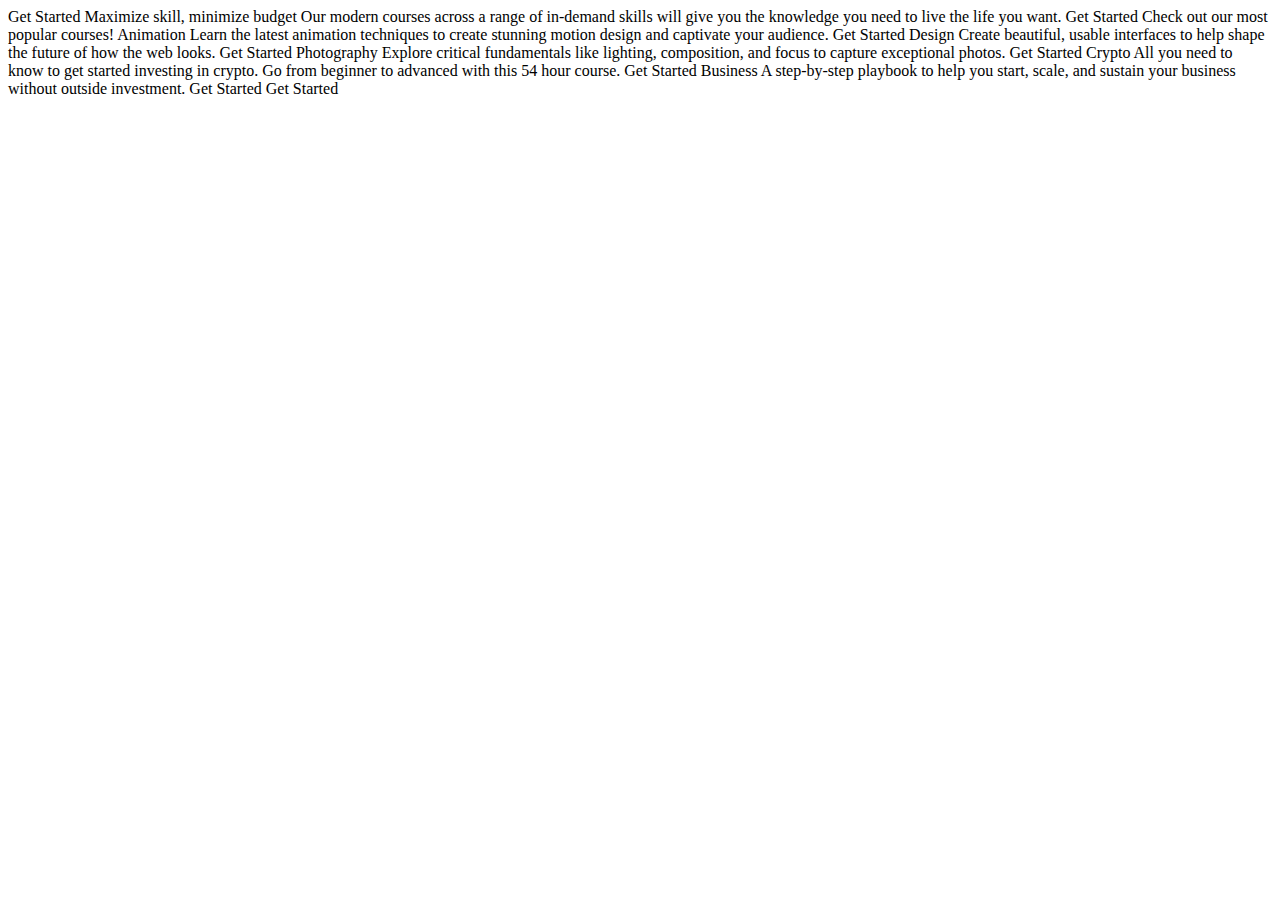
==== starter-code/index.html @ 5081028e "start" ====
<!DOCTYPE html>
<html lang="en">
<head>
  <meta charset="UTF-8">
  <meta name="viewport" content="width=device-width, initial-scale=1.0">

  <link rel="icon" type="image/png" sizes="32x32" href="./assets/favicon-32x32.png">
  
  <title>Frontend Mentor | Skilled e-learning landing page</title>
</head>
<body>

  Get Started

  Maximize skill, minimize budget

  Our modern courses across a range of in-demand skills will give you the 
  knowledge you need to live the life you want.

  Get Started

  Check out our most popular courses!

  Animation
  Learn the latest animation techniques to create stunning motion 
  design and captivate your audience.
  Get Started

  Design
  Create beautiful, usable interfaces to help shape the future of 
  how the web looks.
  Get Started

  Photography
  Explore critical fundamentals like lighting, composition, and focus 
  to capture exceptional photos.
  Get Started

  Crypto
  All you need to know to get started investing in crypto. Go from beginner 
  to advanced with this 54 hour course.
  Get Started

  Business
  A step-by-step playbook to help you start, scale, and sustain your business 
  without outside investment.
  Get Started

  Get Started

</body>
</html>
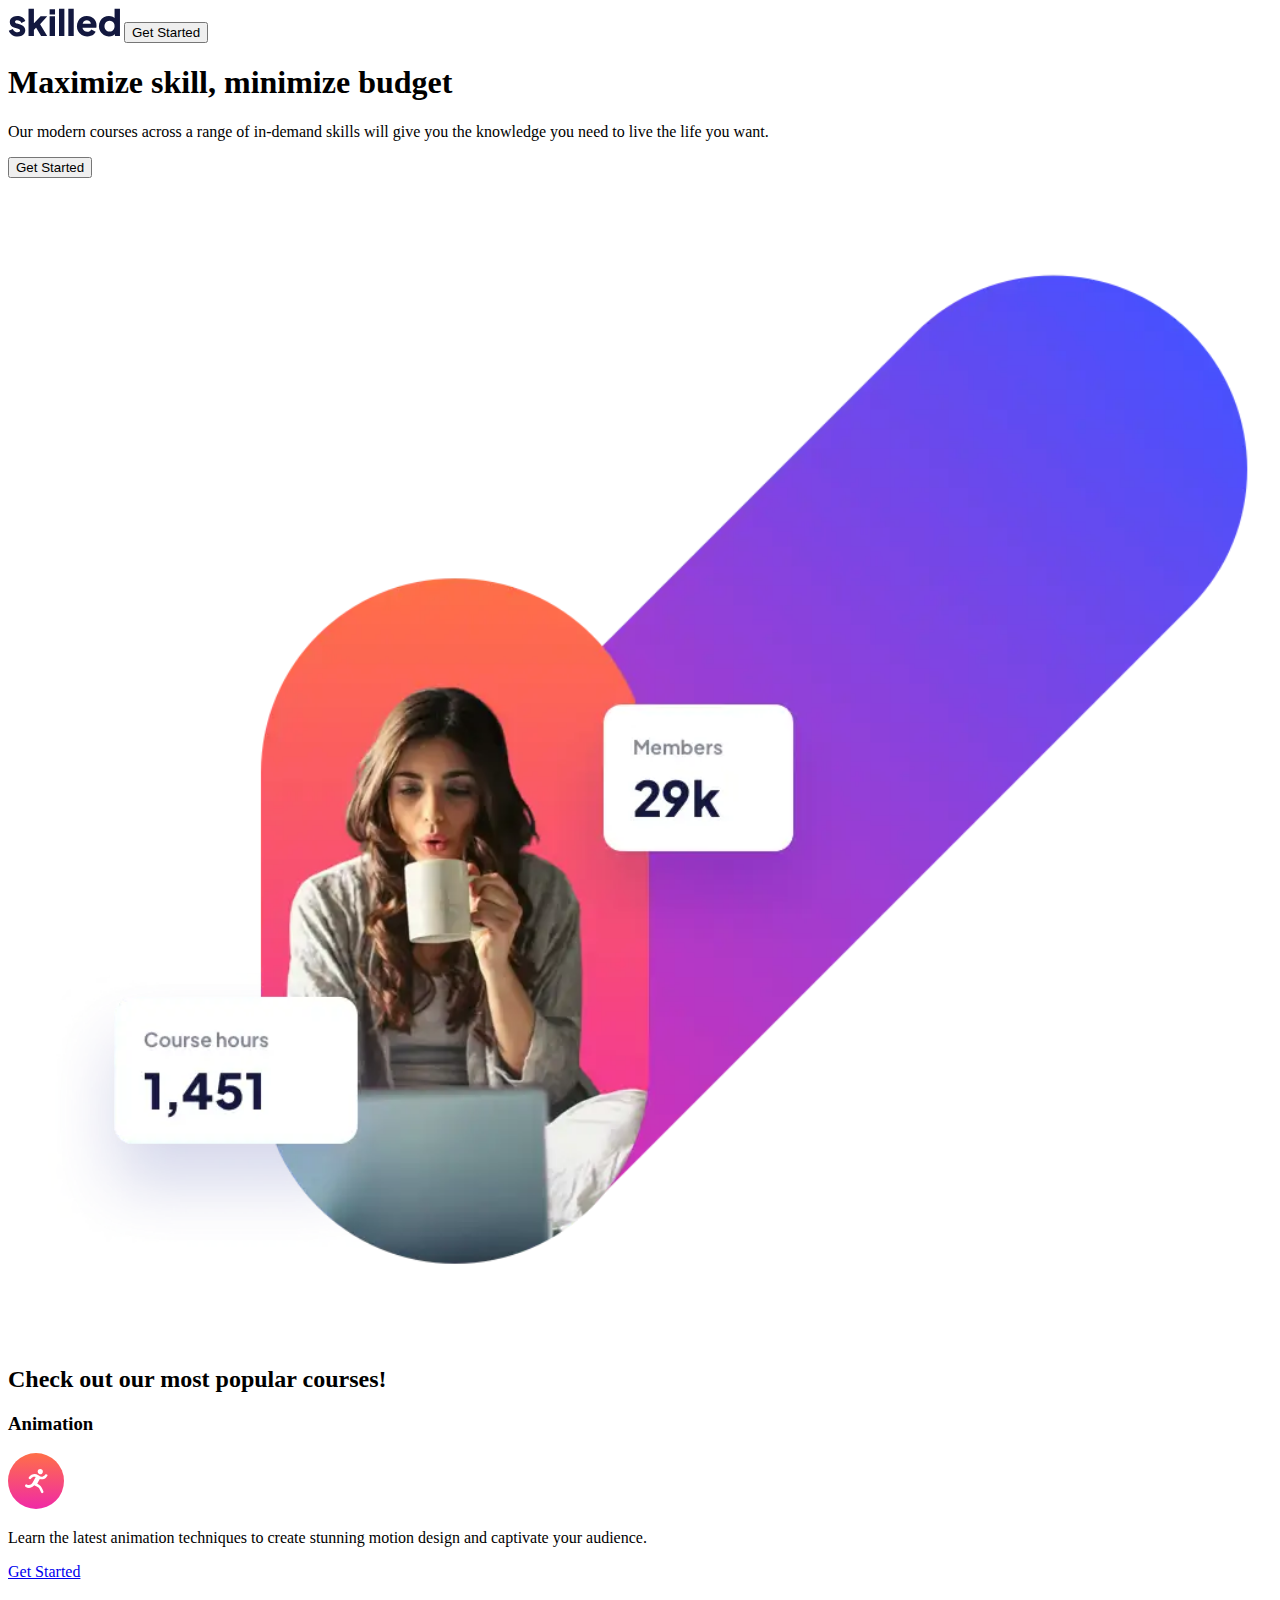
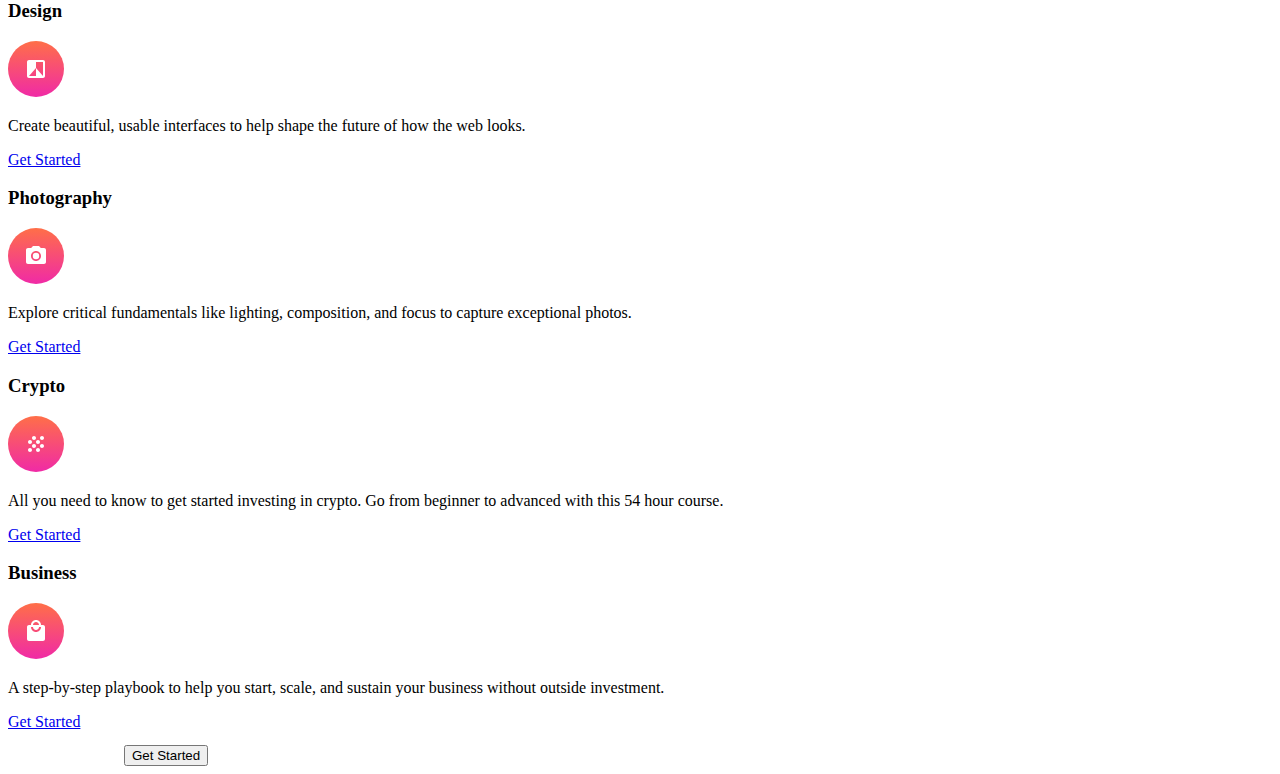
==== commit 44a77d85: "solution" ====
--- a/starter-code/index.html
+++ b/starter-code/index.html
@@ -1,52 +1,147 @@
 <!DOCTYPE html>
 <html lang="en">
+
 <head>
-  <meta charset="UTF-8">
-  <meta name="viewport" content="width=device-width, initial-scale=1.0">
+    <!-- specifies the character encoding for the HTML document -->
+    <meta charset="UTF-8">
+    <!-- Displays site properly based on user's device -->
+    <meta name="viewport" content="width=device-width, initial-scale=1.0">
+    <!-- Provides a brief summary of a web page -->
+    <meta name="description" content="This is a solution to the Skilled e-learning landing page challenge on Frontend Mentor. 
+    The purpose of this challenge is to improve my coding skills by building realistic projects.">
+    <!-- Favicon -->
+    <link rel="icon" type="image/png" sizes="32x32" href="./assets/favicon-32x32.png">
+    <!-- CSS File -->
+    <link rel="stylesheet" href="style.css">
+    <!-- Google Font -->
+    <link rel="preconnect" href="https://fonts.googleapis.com">
+    <link rel="preconnect" href="https://fonts.gstatic.com" crossorigin>
+    <link href="https://fonts.googleapis.com/css2?family=Plus+Jakarta+Sans:wght@500;700;800&display=swap"
+        rel="stylesheet">
+    <!-- Picture element accessible for older browsers -->
+    <script>
+        document.createElement("picture");
+    </script>
+    <script src="./js/pictureFill.min.js" async></script>
+    <title>Frontend Mentor | Skilled e-learning landing page</title>
+</head>
 
-  <link rel="icon" type="image/png" sizes="32x32" href="./assets/favicon-32x32.png">
-  
-  <title>Frontend Mentor | Skilled e-learning landing page</title>
-</head>
 <body>
+    <!-- header -->
+    <header class="header">
+        <div class="header-wrapper">
+            <img src="./assets/logo-dark.svg" alt="logo skilled" class="logo">
+            <button class="button2" type="button">Get Started</button>
+        </div>
+    </header>
 
-  Get Started
+    <!-- main -->
+    <main>
+        <!-- intro and image -->
 
-  Maximize skill, minimize budget
+        <section class="section-header">
+            <div class="section-header-wrapper">
+                <div class="description">
+                    <h1>Maximize skill, minimize budget</h1>
+                    <p>Our modern courses across a range of in-demand skills will give you the
+                        knowledge you need to live the life you want.
+                    </p>
+                    <button class="button1">Get
+                        Started</button>
+                </div>
+                <figure>
+                    <picture class="hero">
+                        <source media="(min-width: 47.9em) and (max-width: 64.9em)"
+                            srcset="./assets/image-hero-tablet.webp 695w">
+                        <source media="(min-width: 65em)" srcset="./assets/image-hero-desktop.webp 1046w">
+                        <img src="./assets/image-hero-mobile.webp" alt="woman drinking a cup of coffee">
+                    </picture>
+                </figure>
+            </div>
+        </section>
 
-  Our modern courses across a range of in-demand skills will give you the 
-  knowledge you need to live the life you want.
+        <!-- courses -->
+        <div class="main-container">
+            <section class="section-main">
+                <h2 class="course">Check out our most popular courses!</h2>
 
-  Get Started
+                <article>
+                    <h3>Animation</h3>
+                    <div class="article-container">
+                        <span aria-hidden="true" class="sr-only"><img src="./assets/icon-animation.svg"
+                                alt="icon-animation" class="sr-only"></span>
+                        <p>Learn the latest animation techniques to create stunning motion
+                            design and captivate your audience.</p>
+                        <a href="#">Get Started</a>
+                    </div>
+                </article>
 
-  Check out our most popular courses!
+                <article>
+                    <h3>Design</h3>
+                    <div class="article-container">
+                        <span aria-hidden="true" class="sr-only"><img src="./assets/icon-design.svg" alt="icon-design"
+                                class="sr-only"></span>
+                        <p>Create beautiful, usable interfaces to help shape the future of
+                            how the web looks.</p>
+                        <a href="#">Get Started</a>
+                    </div>
+                </article>
 
-  Animation
-  Learn the latest animation techniques to create stunning motion 
-  design and captivate your audience.
-  Get Started
+                <article>
+                    <h3>Photography</h3>
+                    <div class="article-container">
+                        <span aria-hidden="true" class="sr-only"><img src="./assets/icon-photography.svg"
+                                alt="icon-photography" class="sr-only"></span>
+                        <p>Explore critical fundamentals like lighting, composition, and focus
+                            to capture exceptional photos.</p>
+                        <a href="#">Get Started</a>
+                    </div>
+                </article>
 
-  Design
-  Create beautiful, usable interfaces to help shape the future of 
-  how the web looks.
-  Get Started
+                <article>
+                    <h3>Crypto</h3>
+                    <div class="article-container">
+                        <span aria-hidden="true" class="sr-only"><img src="./assets/icon-crypto.svg" alt="icon-crypto"
+                                class="sr-only"></span>
+                        <p>All you need to know to get started investing in crypto. Go from beginner
+                            to advanced with this 54 hour course.</p>
+                        <a href="#">Get Started</a>
+                    </div>
+                </article>
 
-  Photography
-  Explore critical fundamentals like lighting, composition, and focus 
-  to capture exceptional photos.
-  Get Started
+                <article>
+                    <h3>Business</h3>
+                    <div class="article-container">
+                        <span aria-hidden="true" class="sr-only"><img src="./assets/icon-business.svg"
+                                alt="icon-business" class="sr-only"></span>
+                        <p>A step-by-step playbook to help you start, scale, and sustain your business
+                            without outside investment.</p>
+                        <a href="#">Get Started</a>
+                    </div>
+                </article>
+            </section>
+        </div>
+    </main>
 
-  Crypto
-  All you need to know to get started investing in crypto. Go from beginner 
-  to advanced with this 54 hour course.
-  Get Started
+    <!-- footer -->
+    <footer class="footer">
+        <div class="footer-wrapper"><img src="./assets/logo-light.svg" alt="logo skilled" class="logo">
+            <button class="button3">Get Started</button>
+        </div>
+    </footer>
+</body>
 
-  Business
-  A step-by-step playbook to help you start, scale, and sustain your business 
-  without outside investment.
-  Get Started
+</html>
 
-  Get Started
+<!--<figure>
+            <picture>
+                <source media="(max-width:39.99em)" srcset="./assets/image-hero-mobile.webp 435w" sizes="100vw">
+                <source media="(max-width: 39.99em)" srcset="./assets/image-hero-mobile.png 1x, ./assets/image-hero-mobile@2x.png 2x" type="image/png">
 
-</body>
-</html>+                <source media="(min-width:40em)" srcset="./assets/image-hero-tablet.webp 1x, ./assets/image-hero-tablet@2x.webp 2x" type="image/webp">
+                <source media="(min-width:40em)" srcset="./assets/image-hero-tablet.png 1x, ./assets/image-hero-tablet@2x.png 2x" type="image/png">
+                <source media="(min-width:65em)" srcset="./assets/image-hero-desktop.webp 1x, ./assets/image-hero-desktop@2x.webp 2x" type="image/webp">
+                <source media="(min-width:65em)" srcset="./assets/image-hero-desktop.png 1x, ./assets/image-hero-desktop@2x.png 2x" type="image/png">
+                <img src="./assets/image-hero-mobile.png" srcset="./assets/image-hero-tablet.png 695w, ./assets/image-hero-desktop.png 1046w" width="435" height="409" sizes="100vw" alt="woman drinking a cup of coffee">
+            </picture>
+        </figure>-->